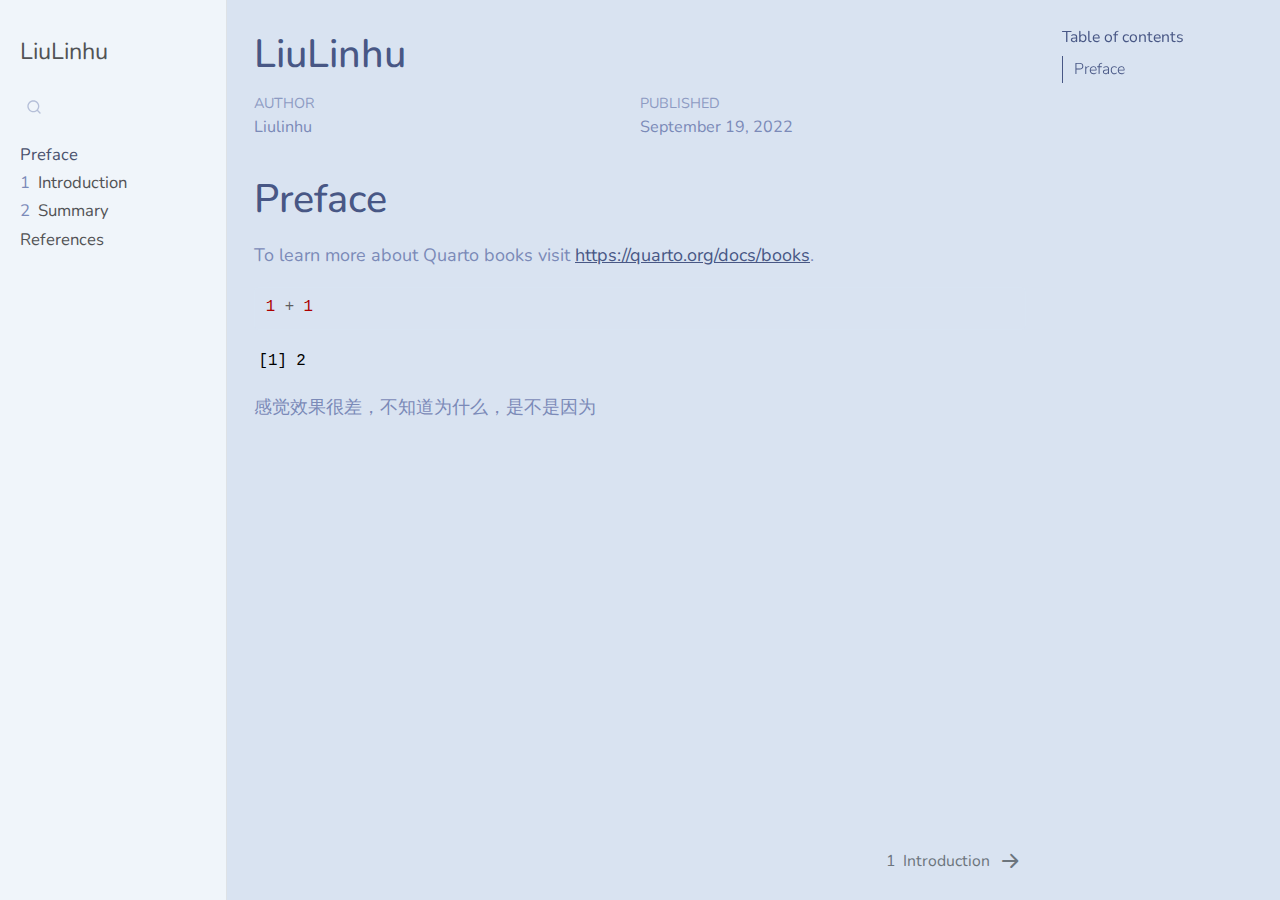
==== _book/index.html @ 062e443e "initial" ====
<!DOCTYPE html>
<html xmlns="http://www.w3.org/1999/xhtml" lang="en" xml:lang="en"><head>

<meta charset="utf-8">
<meta name="generator" content="quarto-1.1.189">

<meta name="viewport" content="width=device-width, initial-scale=1.0, user-scalable=yes">

<meta name="author" content="Liulinhu">
<meta name="dcterms.date" content="2022-09-19">

<title>LiuLinhu</title>
<style>
code{white-space: pre-wrap;}
span.smallcaps{font-variant: small-caps;}
div.columns{display: flex; gap: min(4vw, 1.5em);}
div.column{flex: auto; overflow-x: auto;}
div.hanging-indent{margin-left: 1.5em; text-indent: -1.5em;}
ul.task-list{list-style: none;}
ul.task-list li input[type="checkbox"] {
  width: 0.8em;
  margin: 0 0.8em 0.2em -1.6em;
  vertical-align: middle;
}
pre > code.sourceCode { white-space: pre; position: relative; }
pre > code.sourceCode > span { display: inline-block; line-height: 1.25; }
pre > code.sourceCode > span:empty { height: 1.2em; }
.sourceCode { overflow: visible; }
code.sourceCode > span { color: inherit; text-decoration: inherit; }
div.sourceCode { margin: 1em 0; }
pre.sourceCode { margin: 0; }
@media screen {
div.sourceCode { overflow: auto; }
}
@media print {
pre > code.sourceCode { white-space: pre-wrap; }
pre > code.sourceCode > span { text-indent: -5em; padding-left: 5em; }
}
pre.numberSource code
  { counter-reset: source-line 0; }
pre.numberSource code > span
  { position: relative; left: -4em; counter-increment: source-line; }
pre.numberSource code > span > a:first-child::before
  { content: counter(source-line);
    position: relative; left: -1em; text-align: right; vertical-align: baseline;
    border: none; display: inline-block;
    -webkit-touch-callout: none; -webkit-user-select: none;
    -khtml-user-select: none; -moz-user-select: none;
    -ms-user-select: none; user-select: none;
    padding: 0 4px; width: 4em;
    color: #aaaaaa;
  }
pre.numberSource { margin-left: 3em; border-left: 1px solid #aaaaaa;  padding-left: 4px; }
div.sourceCode
  {   }
@media screen {
pre > code.sourceCode > span > a:first-child::before { text-decoration: underline; }
}
code span.al { color: #ff0000; font-weight: bold; } /* Alert */
code span.an { color: #60a0b0; font-weight: bold; font-style: italic; } /* Annotation */
code span.at { color: #7d9029; } /* Attribute */
code span.bn { color: #40a070; } /* BaseN */
code span.bu { color: #008000; } /* BuiltIn */
code span.cf { color: #007020; font-weight: bold; } /* ControlFlow */
code span.ch { color: #4070a0; } /* Char */
code span.cn { color: #880000; } /* Constant */
code span.co { color: #60a0b0; font-style: italic; } /* Comment */
code span.cv { color: #60a0b0; font-weight: bold; font-style: italic; } /* CommentVar */
code span.do { color: #ba2121; font-style: italic; } /* Documentation */
code span.dt { color: #902000; } /* DataType */
code span.dv { color: #40a070; } /* DecVal */
code span.er { color: #ff0000; font-weight: bold; } /* Error */
code span.ex { } /* Extension */
code span.fl { color: #40a070; } /* Float */
code span.fu { color: #06287e; } /* Function */
code span.im { color: #008000; font-weight: bold; } /* Import */
code span.in { color: #60a0b0; font-weight: bold; font-style: italic; } /* Information */
code span.kw { color: #007020; font-weight: bold; } /* Keyword */
code span.op { color: #666666; } /* Operator */
code span.ot { color: #007020; } /* Other */
code span.pp { color: #bc7a00; } /* Preprocessor */
code span.sc { color: #4070a0; } /* SpecialChar */
code span.ss { color: #bb6688; } /* SpecialString */
code span.st { color: #4070a0; } /* String */
code span.va { color: #19177c; } /* Variable */
code span.vs { color: #4070a0; } /* VerbatimString */
code span.wa { color: #60a0b0; font-weight: bold; font-style: italic; } /* Warning */
</style>


<script src="site_libs/quarto-nav/quarto-nav.js"></script>
<script src="site_libs/quarto-nav/headroom.min.js"></script>
<script src="site_libs/clipboard/clipboard.min.js"></script>
<script src="site_libs/quarto-search/autocomplete.umd.js"></script>
<script src="site_libs/quarto-search/fuse.min.js"></script>
<script src="site_libs/quarto-search/quarto-search.js"></script>
<meta name="quarto:offset" content="./">
<link href="./intro.html" rel="next">
<script src="site_libs/quarto-html/quarto.js"></script>
<script src="site_libs/quarto-html/popper.min.js"></script>
<script src="site_libs/quarto-html/tippy.umd.min.js"></script>
<script src="site_libs/quarto-html/anchor.min.js"></script>
<link href="site_libs/quarto-html/tippy.css" rel="stylesheet">
<link href="site_libs/quarto-html/quarto-syntax-highlighting.css" rel="stylesheet" id="quarto-text-highlighting-styles">
<script src="site_libs/bootstrap/bootstrap.min.js"></script>
<link href="site_libs/bootstrap/bootstrap-icons.css" rel="stylesheet">
<link href="site_libs/bootstrap/bootstrap.min.css" rel="stylesheet" id="quarto-bootstrap" data-mode="light">
<script id="quarto-search-options" type="application/json">{
  "location": "sidebar",
  "copy-button": false,
  "collapse-after": 3,
  "panel-placement": "start",
  "type": "textbox",
  "limit": 20,
  "language": {
    "search-no-results-text": "No results",
    "search-matching-documents-text": "matching documents",
    "search-copy-link-title": "Copy link to search",
    "search-hide-matches-text": "Hide additional matches",
    "search-more-match-text": "more match in this document",
    "search-more-matches-text": "more matches in this document",
    "search-clear-button-title": "Clear",
    "search-detached-cancel-button-title": "Cancel",
    "search-submit-button-title": "Submit"
  }
}</script>
<script async="" src="https://hypothes.is/embed.js"></script>


</head>

<body class="nav-sidebar docked">

<div id="quarto-search-results"></div>
  <header id="quarto-header" class="headroom fixed-top">
  <nav class="quarto-secondary-nav" data-bs-toggle="collapse" data-bs-target="#quarto-sidebar" aria-controls="quarto-sidebar" aria-expanded="false" aria-label="Toggle sidebar navigation" onclick="if (window.quartoToggleHeadroom) { window.quartoToggleHeadroom(); }">
    <div class="container-fluid d-flex justify-content-between">
      <h1 class="quarto-secondary-nav-title">LiuLinhu</h1>
      <button type="button" class="quarto-btn-toggle btn" aria-label="Show secondary navigation">
        <i class="bi bi-chevron-right"></i>
      </button>
    </div>
  </nav>
</header>
<!-- content -->
<div id="quarto-content" class="quarto-container page-columns page-rows-contents page-layout-article">
<!-- sidebar -->
  <nav id="quarto-sidebar" class="sidebar collapse sidebar-navigation docked overflow-auto">
    <div class="pt-lg-2 mt-2 text-left sidebar-header">
    <div class="sidebar-title mb-0 py-0">
      <a href="./">LiuLinhu</a> 
    </div>
      </div>
      <div class="mt-2 flex-shrink-0 align-items-center">
        <div class="sidebar-search">
        <div id="quarto-search" class="" title="Search"></div>
        </div>
      </div>
    <div class="sidebar-menu-container"> 
    <ul class="list-unstyled mt-1">
        <li class="sidebar-item">
  <div class="sidebar-item-container"> 
  <a href="./index.html" class="sidebar-item-text sidebar-link active">Preface</a>
  </div>
</li>
        <li class="sidebar-item">
  <div class="sidebar-item-container"> 
  <a href="./intro.html" class="sidebar-item-text sidebar-link"><span class="chapter-number">1</span>&nbsp; <span class="chapter-title">Introduction</span></a>
  </div>
</li>
        <li class="sidebar-item">
  <div class="sidebar-item-container"> 
  <a href="./summary.html" class="sidebar-item-text sidebar-link"><span class="chapter-number">2</span>&nbsp; <span class="chapter-title">Summary</span></a>
  </div>
</li>
        <li class="sidebar-item">
  <div class="sidebar-item-container"> 
  <a href="./references.html" class="sidebar-item-text sidebar-link">References</a>
  </div>
</li>
    </ul>
    </div>
</nav>
<!-- margin-sidebar -->
    <div id="quarto-margin-sidebar" class="sidebar margin-sidebar">
        <nav id="TOC" role="doc-toc" class="toc-active">
    <h2 id="toc-title">Table of contents</h2>
   
  <ul>
  <li><a href="#preface" id="toc-preface" class="nav-link active" data-scroll-target="#preface">Preface</a></li>
  </ul>
</nav>
    </div>
<!-- main -->
<main class="content" id="quarto-document-content">

<header id="title-block-header" class="quarto-title-block default">
<div class="quarto-title">
<h1 class="title d-none d-lg-block">LiuLinhu</h1>
</div>



<div class="quarto-title-meta">

    <div>
    <div class="quarto-title-meta-heading">Author</div>
    <div class="quarto-title-meta-contents">
             <p>Liulinhu </p>
          </div>
  </div>
    
    <div>
    <div class="quarto-title-meta-heading">Published</div>
    <div class="quarto-title-meta-contents">
      <p class="date">September 19, 2022</p>
    </div>
  </div>
    
  </div>
  

</header>

<section id="preface" class="level1 unnumbered">
<h1 class="unnumbered">Preface</h1>
<p>To learn more about Quarto books visit <a href="https://quarto.org/docs/books" class="uri">https://quarto.org/docs/books</a>.</p>
<div class="cell">
<div class="sourceCode cell-code" id="cb1"><pre class="sourceCode r code-with-copy"><code class="sourceCode r"><span id="cb1-1"><a href="#cb1-1" aria-hidden="true" tabindex="-1"></a><span class="dv">1</span> <span class="sc">+</span> <span class="dv">1</span></span></code><button title="Copy to Clipboard" class="code-copy-button"><i class="bi"></i></button></pre></div>
<div class="cell-output cell-output-stdout">
<pre><code>[1] 2</code></pre>
</div>
</div>
<p>感觉效果很差，不知道为什么，是不是因为</p>


</section>

</main> <!-- /main -->
<script id="quarto-html-after-body" type="application/javascript">
window.document.addEventListener("DOMContentLoaded", function (event) {
  const toggleBodyColorMode = (bsSheetEl) => {
    const mode = bsSheetEl.getAttribute("data-mode");
    const bodyEl = window.document.querySelector("body");
    if (mode === "dark") {
      bodyEl.classList.add("quarto-dark");
      bodyEl.classList.remove("quarto-light");
    } else {
      bodyEl.classList.add("quarto-light");
      bodyEl.classList.remove("quarto-dark");
    }
  }
  const toggleBodyColorPrimary = () => {
    const bsSheetEl = window.document.querySelector("link#quarto-bootstrap");
    if (bsSheetEl) {
      toggleBodyColorMode(bsSheetEl);
    }
  }
  toggleBodyColorPrimary();  
  const icon = "";
  const anchorJS = new window.AnchorJS();
  anchorJS.options = {
    placement: 'right',
    icon: icon
  };
  anchorJS.add('.anchored');
  const clipboard = new window.ClipboardJS('.code-copy-button', {
    target: function(trigger) {
      return trigger.previousElementSibling;
    }
  });
  clipboard.on('success', function(e) {
    // button target
    const button = e.trigger;
    // don't keep focus
    button.blur();
    // flash "checked"
    button.classList.add('code-copy-button-checked');
    var currentTitle = button.getAttribute("title");
    button.setAttribute("title", "Copied!");
    setTimeout(function() {
      button.setAttribute("title", currentTitle);
      button.classList.remove('code-copy-button-checked');
    }, 1000);
    // clear code selection
    e.clearSelection();
  });
  function tippyHover(el, contentFn) {
    const config = {
      allowHTML: true,
      content: contentFn,
      maxWidth: 500,
      delay: 100,
      arrow: false,
      appendTo: function(el) {
          return el.parentElement;
      },
      interactive: true,
      interactiveBorder: 10,
      theme: 'quarto',
      placement: 'bottom-start'
    };
    window.tippy(el, config); 
  }
  const noterefs = window.document.querySelectorAll('a[role="doc-noteref"]');
  for (var i=0; i<noterefs.length; i++) {
    const ref = noterefs[i];
    tippyHover(ref, function() {
      // use id or data attribute instead here
      let href = ref.getAttribute('data-footnote-href') || ref.getAttribute('href');
      try { href = new URL(href).hash; } catch {}
      const id = href.replace(/^#\/?/, "");
      const note = window.document.getElementById(id);
      return note.innerHTML;
    });
  }
  var bibliorefs = window.document.querySelectorAll('a[role="doc-biblioref"]');
  for (var i=0; i<bibliorefs.length; i++) {
    const ref = bibliorefs[i];
    const cites = ref.parentNode.getAttribute('data-cites').split(' ');
    tippyHover(ref, function() {
      var popup = window.document.createElement('div');
      cites.forEach(function(cite) {
        var citeDiv = window.document.createElement('div');
        citeDiv.classList.add('hanging-indent');
        citeDiv.classList.add('csl-entry');
        var biblioDiv = window.document.getElementById('ref-' + cite);
        if (biblioDiv) {
          citeDiv.innerHTML = biblioDiv.innerHTML;
        }
        popup.appendChild(citeDiv);
      });
      return popup.innerHTML;
    });
  }
});
</script>
<nav class="page-navigation">
  <div class="nav-page nav-page-previous">
  </div>
  <div class="nav-page nav-page-next">
      <a href="./intro.html" class="pagination-link">
        <span class="nav-page-text"><span class="chapter-number">1</span>&nbsp; <span class="chapter-title">Introduction</span></span> <i class="bi bi-arrow-right-short"></i>
      </a>
  </div>
</nav>
</div> <!-- /content -->



</body></html>
---- _book/site_libs/quarto-html/tippy.css ----
.tippy-box[data-animation=fade][data-state=hidden]{opacity:0}[data-tippy-root]{max-width:calc(100vw - 10px)}.tippy-box{position:relative;background-color:#333;color:#fff;border-radius:4px;font-size:14px;line-height:1.4;white-space:normal;outline:0;transition-property:transform,visibility,opacity}.tippy-box[data-placement^=top]>.tippy-arrow{bottom:0}.tippy-box[data-placement^=top]>.tippy-arrow:before{bottom:-7px;left:0;border-width:8px 8px 0;border-top-color:initial;transform-origin:center top}.tippy-box[data-placement^=bottom]>.tippy-arrow{top:0}.tippy-box[data-placement^=bottom]>.tippy-arrow:before{top:-7px;left:0;border-width:0 8px 8px;border-bottom-color:initial;transform-origin:center bottom}.tippy-box[data-placement^=left]>.tippy-arrow{right:0}.tippy-box[data-placement^=left]>.tippy-arrow:before{border-width:8px 0 8px 8px;border-left-color:initial;right:-7px;transform-origin:center left}.tippy-box[data-placement^=right]>.tippy-arrow{left:0}.tippy-box[data-placement^=right]>.tippy-arrow:before{left:-7px;border-width:8px 8px 8px 0;border-right-color:initial;transform-origin:center right}.tippy-box[data-inertia][data-state=visible]{transition-timing-function:cubic-bezier(.54,1.5,.38,1.11)}.tippy-arrow{width:16px;height:16px;color:#333}.tippy-arrow:before{content:"";position:absolute;border-color:transparent;border-style:solid}.tippy-content{position:relative;padding:5px 9px;z-index:1}
---- _book/site_libs/quarto-html/quarto-syntax-highlighting.css ----
/* quarto syntax highlight colors */
:root {
  --quarto-hl-ot-color: #003B4F;
  --quarto-hl-at-color: #657422;
  --quarto-hl-ss-color: #20794D;
  --quarto-hl-an-color: #5E5E5E;
  --quarto-hl-fu-color: #4758AB;
  --quarto-hl-st-color: #20794D;
  --quarto-hl-cf-color: #003B4F;
  --quarto-hl-op-color: #5E5E5E;
  --quarto-hl-er-color: #AD0000;
  --quarto-hl-bn-color: #AD0000;
  --quarto-hl-al-color: #AD0000;
  --quarto-hl-va-color: #111111;
  --quarto-hl-bu-color: inherit;
  --quarto-hl-ex-color: inherit;
  --quarto-hl-pp-color: #AD0000;
  --quarto-hl-in-color: #5E5E5E;
  --quarto-hl-vs-color: #20794D;
  --quarto-hl-wa-color: #5E5E5E;
  --quarto-hl-do-color: #5E5E5E;
  --quarto-hl-im-color: #00769E;
  --quarto-hl-ch-color: #20794D;
  --quarto-hl-dt-color: #AD0000;
  --quarto-hl-fl-color: #AD0000;
  --quarto-hl-co-color: #5E5E5E;
  --quarto-hl-cv-color: #5E5E5E;
  --quarto-hl-cn-color: #8f5902;
  --quarto-hl-sc-color: #5E5E5E;
  --quarto-hl-dv-color: #AD0000;
  --quarto-hl-kw-color: #003B4F;
}

/* other quarto variables */
:root {
  --quarto-font-monospace: SFMono-Regular, Menlo, Monaco, Consolas, "Liberation Mono", "Courier New", monospace;
}

pre > code.sourceCode > span {
  color: #003B4F;
}

code span {
  color: #003B4F;
}

code.sourceCode > span {
  color: #003B4F;
}

div.sourceCode,
div.sourceCode pre.sourceCode {
  color: #003B4F;
}

code span.ot {
  color: #003B4F;
}

code span.at {
  color: #657422;
}

code span.ss {
  color: #20794D;
}

code span.an {
  color: #5E5E5E;
}

code span.fu {
  color: #4758AB;
}

code span.st {
  color: #20794D;
}

code span.cf {
  color: #003B4F;
}

code span.op {
  color: #5E5E5E;
}

code span.er {
  color: #AD0000;
}

code span.bn {
  color: #AD0000;
}

code span.al {
  color: #AD0000;
}

code span.va {
  color: #111111;
}

code span.pp {
  color: #AD0000;
}

code span.in {
  color: #5E5E5E;
}

code span.vs {
  color: #20794D;
}

code span.wa {
  color: #5E5E5E;
  font-style: italic;
}

code span.do {
  color: #5E5E5E;
  font-style: italic;
}

code span.im {
  color: #00769E;
}

code span.ch {
  color: #20794D;
}

code span.dt {
  color: #AD0000;
}

code span.fl {
  color: #AD0000;
}

code span.co {
  color: #5E5E5E;
}

code span.cv {
  color: #5E5E5E;
  font-style: italic;
}

code span.cn {
  color: #8f5902;
}

code span.sc {
  color: #5E5E5E;
}

code span.dv {
  color: #AD0000;
}

code span.kw {
  color: #003B4F;
}

.prevent-inlining {
  content: "</";
}

/*# sourceMappingURL=debc5d5d77c3f9108843748ff7464032.css.map */
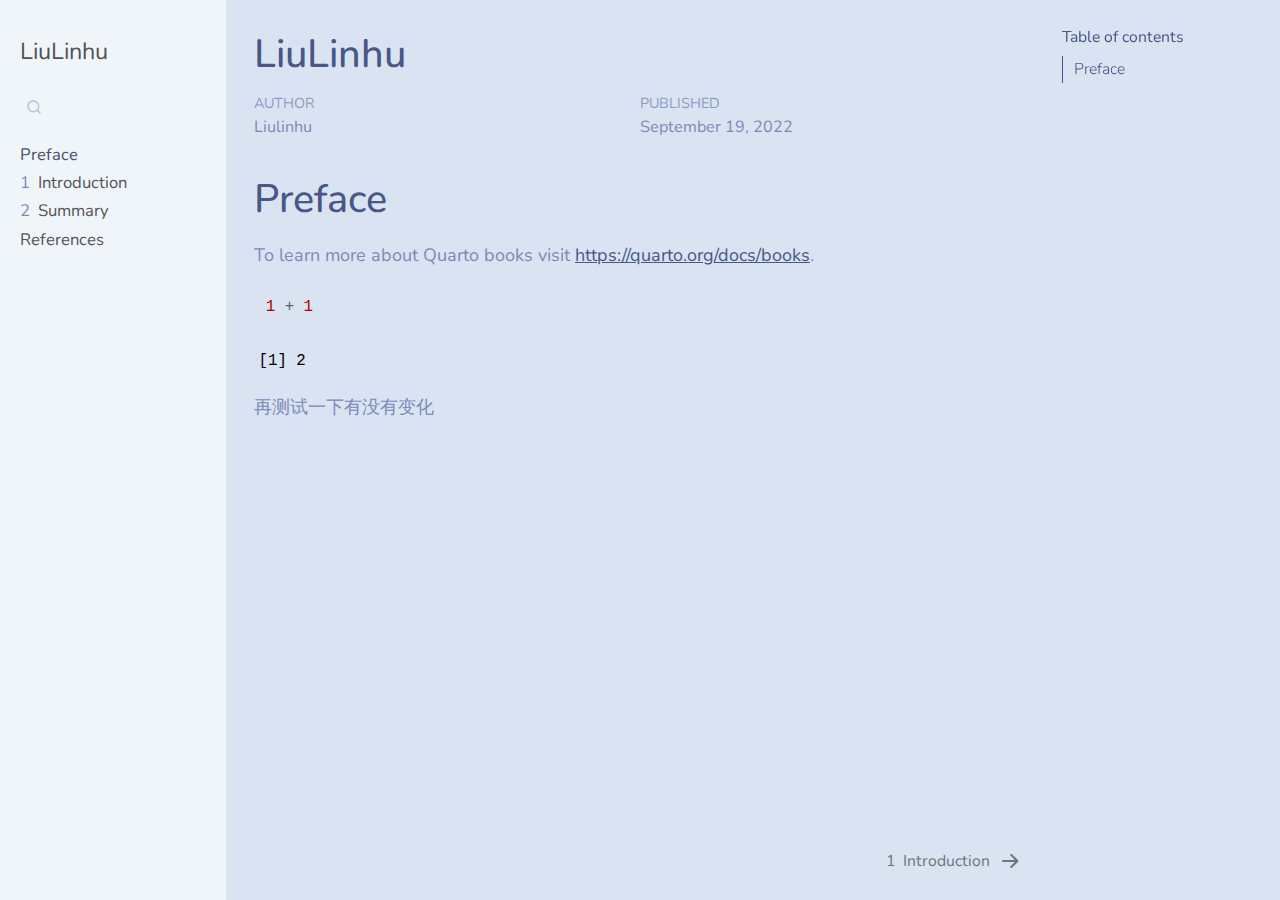
==== commit 42694b04: "after render" ====
--- a/_book/index.html
+++ b/_book/index.html
@@ -231,7 +231,7 @@
 <pre><code>[1] 2</code></pre>
 </div>
 </div>
-<p>感觉效果很差，不知道为什么，是不是因为</p>
+<p>再测试一下有没有变化</p>
 
 
 </section>
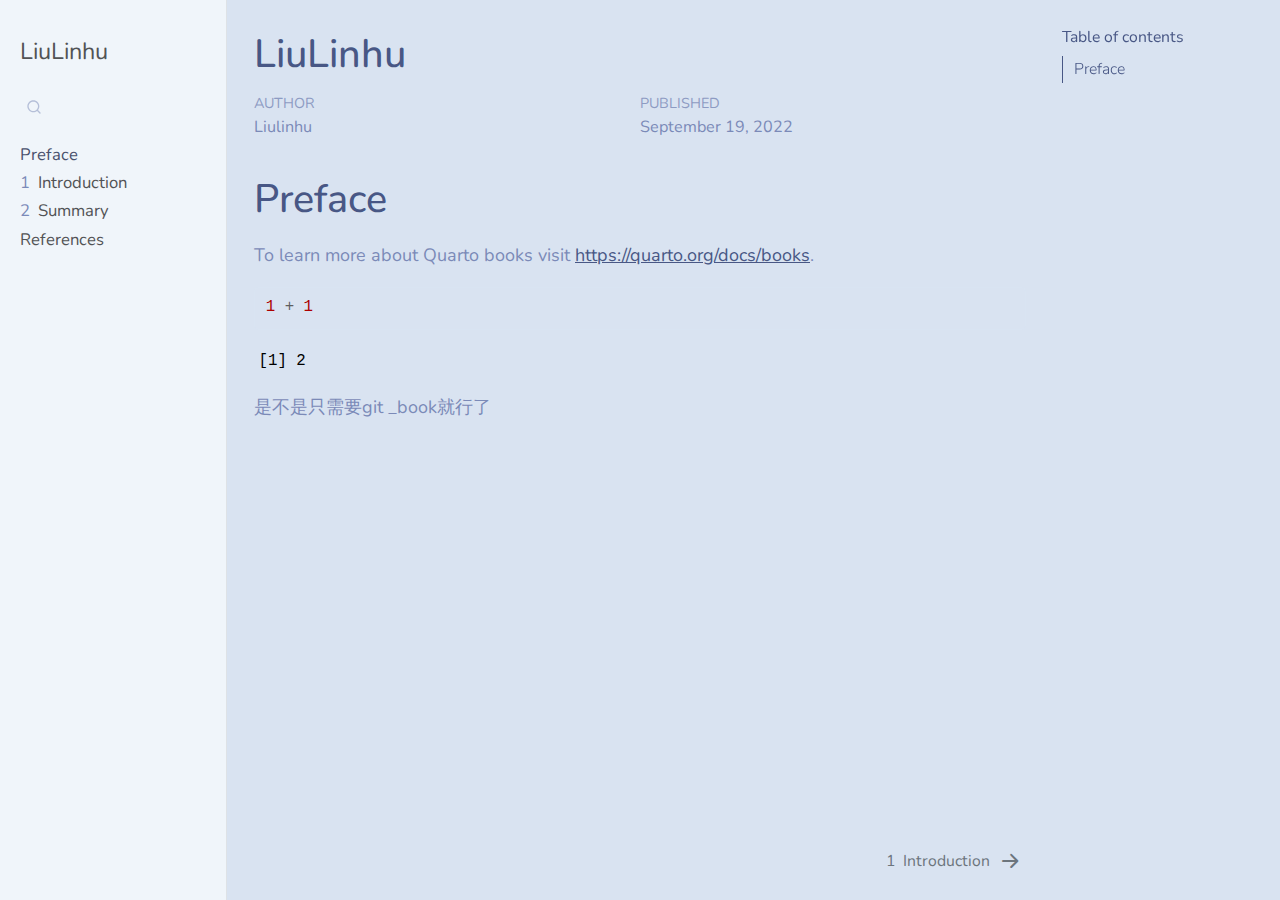
==== commit 91fedb49: "只需要git_book吗" ====
--- a/_book/index.html
+++ b/_book/index.html
@@ -231,7 +231,7 @@
 <pre><code>[1] 2</code></pre>
 </div>
 </div>
-<p>再测试一下有没有变化</p>
+<p>是不是只需要git _book就行了</p>
 
 
 </section>
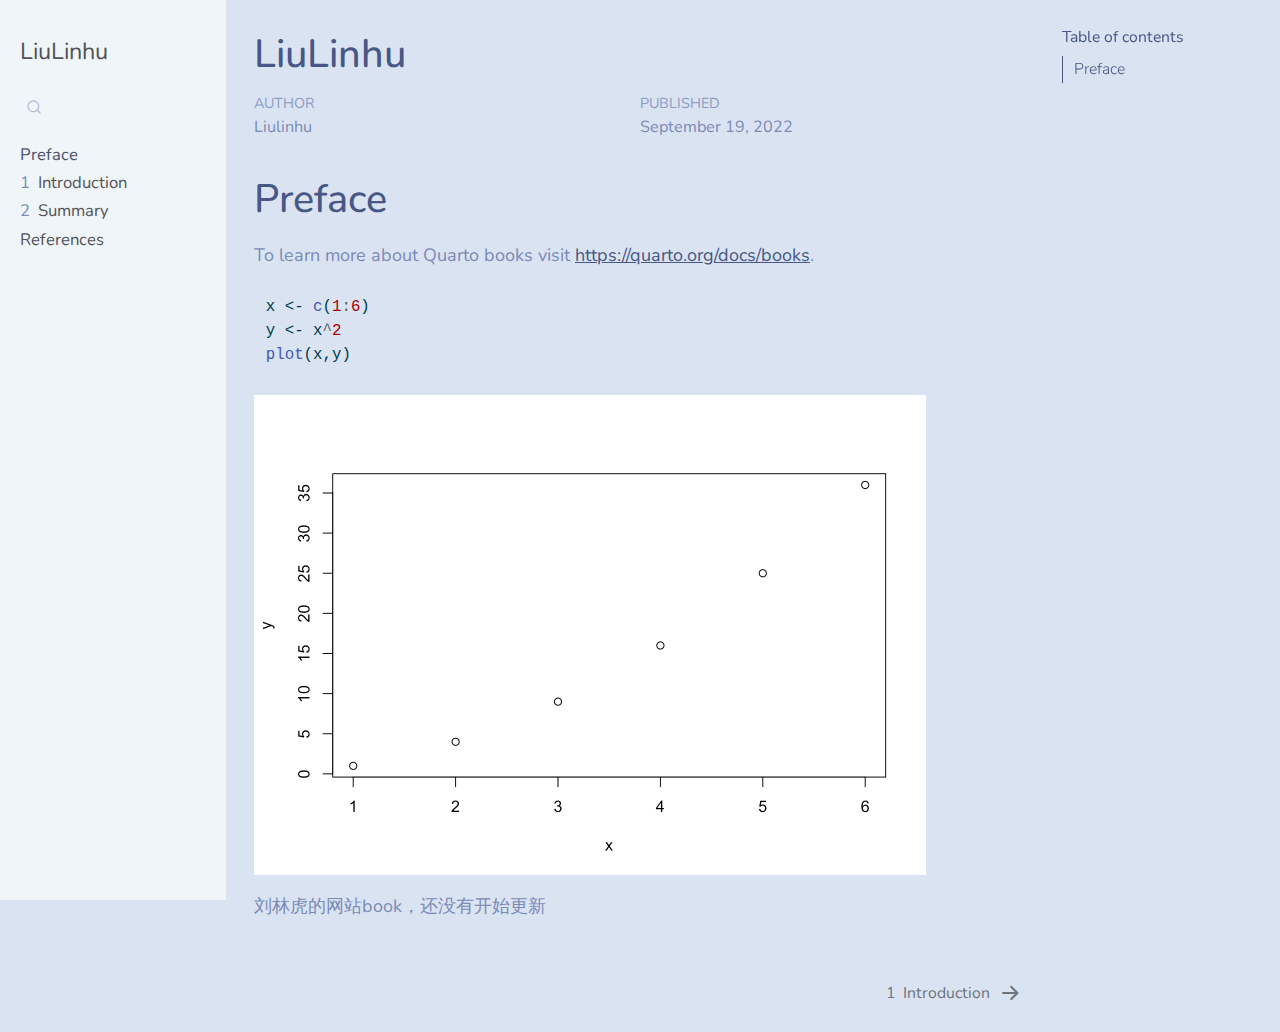
==== commit 1f76b471: "画图" ====
--- a/_book/index.html
+++ b/_book/index.html
@@ -226,12 +226,14 @@
 <h1 class="unnumbered">Preface</h1>
 <p>To learn more about Quarto books visit <a href="https://quarto.org/docs/books" class="uri">https://quarto.org/docs/books</a>.</p>
 <div class="cell">
-<div class="sourceCode cell-code" id="cb1"><pre class="sourceCode r code-with-copy"><code class="sourceCode r"><span id="cb1-1"><a href="#cb1-1" aria-hidden="true" tabindex="-1"></a><span class="dv">1</span> <span class="sc">+</span> <span class="dv">1</span></span></code><button title="Copy to Clipboard" class="code-copy-button"><i class="bi"></i></button></pre></div>
-<div class="cell-output cell-output-stdout">
-<pre><code>[1] 2</code></pre>
+<div class="sourceCode cell-code" id="cb1"><pre class="sourceCode r code-with-copy"><code class="sourceCode r"><span id="cb1-1"><a href="#cb1-1" aria-hidden="true" tabindex="-1"></a>x <span class="ot">&lt;-</span> <span class="fu">c</span>(<span class="dv">1</span><span class="sc">:</span><span class="dv">6</span>)</span>
+<span id="cb1-2"><a href="#cb1-2" aria-hidden="true" tabindex="-1"></a>y <span class="ot">&lt;-</span> x<span class="sc">^</span><span class="dv">2</span></span>
+<span id="cb1-3"><a href="#cb1-3" aria-hidden="true" tabindex="-1"></a><span class="fu">plot</span>(x,y)</span></code><button title="Copy to Clipboard" class="code-copy-button"><i class="bi"></i></button></pre></div>
+<div class="cell-output-display">
+<p><img src="index_files/figure-html/unnamed-chunk-1-1.png" class="img-fluid" width="672"></p>
 </div>
 </div>
-<p>是不是只需要git _book就行了</p>
+<p>刘林虎的网站book，还没有开始更新</p>
 
 
 </section>
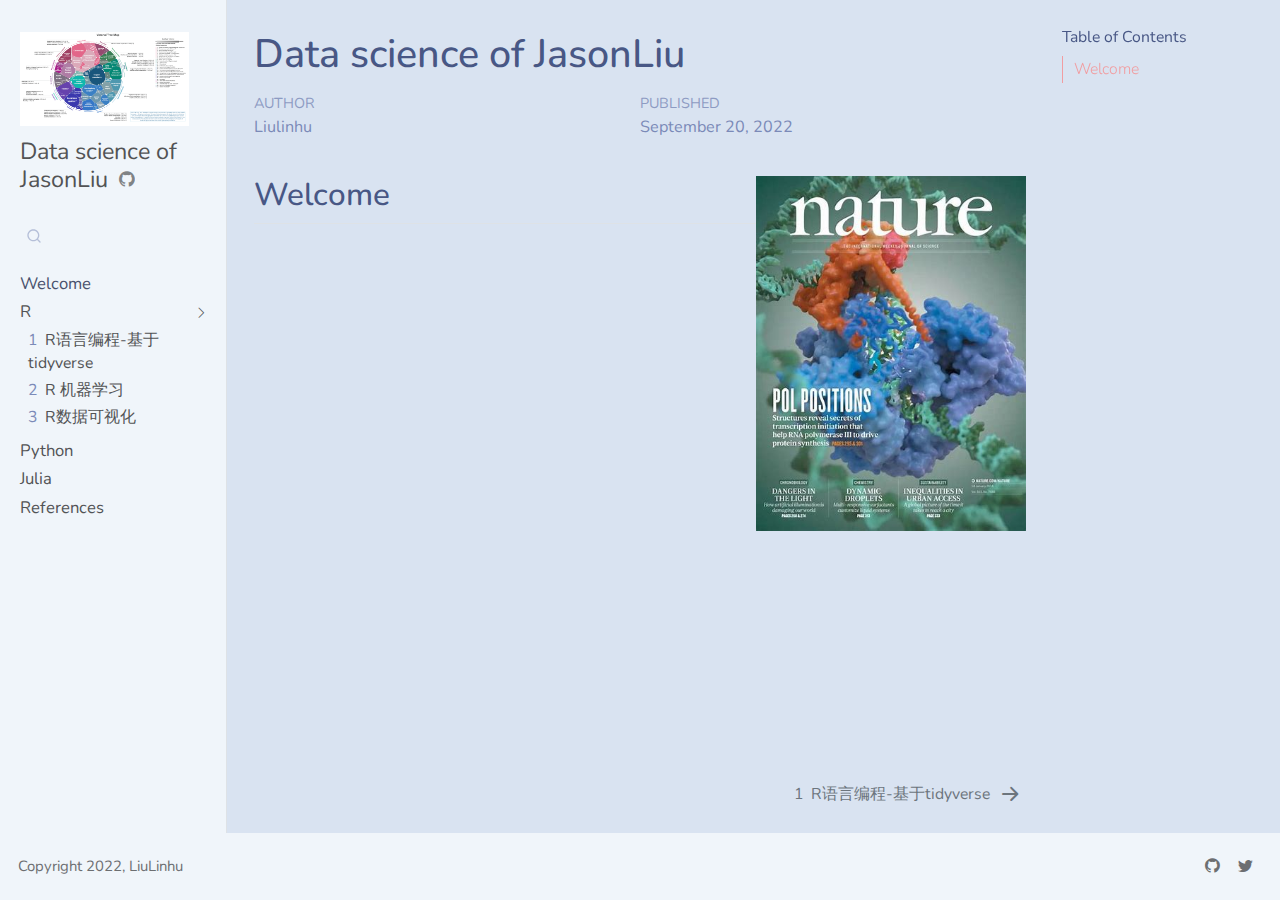
==== commit c66410b5: "Preface" ====
--- a/_book/index.html
+++ b/_book/index.html
@@ -7,9 +7,9 @@
 <meta name="viewport" content="width=device-width, initial-scale=1.0, user-scalable=yes">
 
 <meta name="author" content="Liulinhu">
-<meta name="dcterms.date" content="2022-09-19">
-
-<title>LiuLinhu</title>
+<meta name="dcterms.date" content="2022-09-20">
+
+<title>Data science of JasonLiu</title>
 <style>
 code{white-space: pre-wrap;}
 span.smallcaps{font-variant: small-caps;}
@@ -22,69 +22,6 @@
   margin: 0 0.8em 0.2em -1.6em;
   vertical-align: middle;
 }
-pre > code.sourceCode { white-space: pre; position: relative; }
-pre > code.sourceCode > span { display: inline-block; line-height: 1.25; }
-pre > code.sourceCode > span:empty { height: 1.2em; }
-.sourceCode { overflow: visible; }
-code.sourceCode > span { color: inherit; text-decoration: inherit; }
-div.sourceCode { margin: 1em 0; }
-pre.sourceCode { margin: 0; }
-@media screen {
-div.sourceCode { overflow: auto; }
-}
-@media print {
-pre > code.sourceCode { white-space: pre-wrap; }
-pre > code.sourceCode > span { text-indent: -5em; padding-left: 5em; }
-}
-pre.numberSource code
-  { counter-reset: source-line 0; }
-pre.numberSource code > span
-  { position: relative; left: -4em; counter-increment: source-line; }
-pre.numberSource code > span > a:first-child::before
-  { content: counter(source-line);
-    position: relative; left: -1em; text-align: right; vertical-align: baseline;
-    border: none; display: inline-block;
-    -webkit-touch-callout: none; -webkit-user-select: none;
-    -khtml-user-select: none; -moz-user-select: none;
-    -ms-user-select: none; user-select: none;
-    padding: 0 4px; width: 4em;
-    color: #aaaaaa;
-  }
-pre.numberSource { margin-left: 3em; border-left: 1px solid #aaaaaa;  padding-left: 4px; }
-div.sourceCode
-  {   }
-@media screen {
-pre > code.sourceCode > span > a:first-child::before { text-decoration: underline; }
-}
-code span.al { color: #ff0000; font-weight: bold; } /* Alert */
-code span.an { color: #60a0b0; font-weight: bold; font-style: italic; } /* Annotation */
-code span.at { color: #7d9029; } /* Attribute */
-code span.bn { color: #40a070; } /* BaseN */
-code span.bu { color: #008000; } /* BuiltIn */
-code span.cf { color: #007020; font-weight: bold; } /* ControlFlow */
-code span.ch { color: #4070a0; } /* Char */
-code span.cn { color: #880000; } /* Constant */
-code span.co { color: #60a0b0; font-style: italic; } /* Comment */
-code span.cv { color: #60a0b0; font-weight: bold; font-style: italic; } /* CommentVar */
-code span.do { color: #ba2121; font-style: italic; } /* Documentation */
-code span.dt { color: #902000; } /* DataType */
-code span.dv { color: #40a070; } /* DecVal */
-code span.er { color: #ff0000; font-weight: bold; } /* Error */
-code span.ex { } /* Extension */
-code span.fl { color: #40a070; } /* Float */
-code span.fu { color: #06287e; } /* Function */
-code span.im { color: #008000; font-weight: bold; } /* Import */
-code span.in { color: #60a0b0; font-weight: bold; font-style: italic; } /* Information */
-code span.kw { color: #007020; font-weight: bold; } /* Keyword */
-code span.op { color: #666666; } /* Operator */
-code span.ot { color: #007020; } /* Other */
-code span.pp { color: #bc7a00; } /* Preprocessor */
-code span.sc { color: #4070a0; } /* SpecialChar */
-code span.ss { color: #bb6688; } /* SpecialString */
-code span.st { color: #4070a0; } /* String */
-code span.va { color: #19177c; } /* Variable */
-code span.vs { color: #4070a0; } /* VerbatimString */
-code span.wa { color: #60a0b0; font-weight: bold; font-style: italic; } /* Warning */
 </style>
 
 
@@ -95,7 +32,7 @@
 <script src="site_libs/quarto-search/fuse.min.js"></script>
 <script src="site_libs/quarto-search/quarto-search.js"></script>
 <meta name="quarto:offset" content="./">
-<link href="./intro.html" rel="next">
+<link href="./R语言编程-基于tidyverse.html" rel="next">
 <script src="site_libs/quarto-html/quarto.js"></script>
 <script src="site_libs/quarto-html/popper.min.js"></script>
 <script src="site_libs/quarto-html/tippy.umd.min.js"></script>
@@ -135,7 +72,7 @@
   <header id="quarto-header" class="headroom fixed-top">
   <nav class="quarto-secondary-nav" data-bs-toggle="collapse" data-bs-target="#quarto-sidebar" aria-controls="quarto-sidebar" aria-expanded="false" aria-label="Toggle sidebar navigation" onclick="if (window.quartoToggleHeadroom) { window.quartoToggleHeadroom(); }">
     <div class="container-fluid d-flex justify-content-between">
-      <h1 class="quarto-secondary-nav-title">LiuLinhu</h1>
+      <h1 class="quarto-secondary-nav-title">Data science of JasonLiu</h1>
       <button type="button" class="quarto-btn-toggle btn" aria-label="Show secondary navigation">
         <i class="bi bi-chevron-right"></i>
       </button>
@@ -146,9 +83,15 @@
 <div id="quarto-content" class="quarto-container page-columns page-rows-contents page-layout-article">
 <!-- sidebar -->
   <nav id="quarto-sidebar" class="sidebar collapse sidebar-navigation docked overflow-auto">
-    <div class="pt-lg-2 mt-2 text-left sidebar-header">
+    <div class="pt-lg-2 mt-2 text-left sidebar-header sidebar-header-stacked">
+      <a href="./" class="sidebar-logo-link">
+      <img src="./icon.png" alt="" class="sidebar-logo py-0 d-lg-inline d-none">
+      </a>
     <div class="sidebar-title mb-0 py-0">
-      <a href="./">LiuLinhu</a> 
+      <a href="./">Data science of JasonLiu</a> 
+        <div class="sidebar-tools-main">
+    <a href="https://github.com/DrJasonLiu/blogdata" title="Source Code" class="sidebar-tool px-1"><i class="bi bi-github"></i></a>
+</div>
     </div>
       </div>
       <div class="mt-2 flex-shrink-0 align-items-center">
@@ -160,19 +103,40 @@
     <ul class="list-unstyled mt-1">
         <li class="sidebar-item">
   <div class="sidebar-item-container"> 
-  <a href="./index.html" class="sidebar-item-text sidebar-link active">Preface</a>
-  </div>
-</li>
-        <li class="sidebar-item">
-  <div class="sidebar-item-container"> 
-  <a href="./intro.html" class="sidebar-item-text sidebar-link"><span class="chapter-number">1</span>&nbsp; <span class="chapter-title">Introduction</span></a>
-  </div>
-</li>
-        <li class="sidebar-item">
-  <div class="sidebar-item-container"> 
-  <a href="./summary.html" class="sidebar-item-text sidebar-link"><span class="chapter-number">2</span>&nbsp; <span class="chapter-title">Summary</span></a>
-  </div>
-</li>
+  <a href="./index.html" class="sidebar-item-text sidebar-link active">Welcome</a>
+  </div>
+</li>
+        <li class="sidebar-item sidebar-item-section">
+      <div class="sidebar-item-container"> 
+            <a class="sidebar-item-text sidebar-link text-start" data-bs-toggle="collapse" data-bs-target="#quarto-sidebar-section-1" aria-expanded="true">R</a>
+          <a class="sidebar-item-toggle text-start" data-bs-toggle="collapse" data-bs-target="#quarto-sidebar-section-1" aria-expanded="true">
+            <i class="bi bi-chevron-right ms-2"></i>
+          </a> 
+      </div>
+      <ul id="quarto-sidebar-section-1" class="collapse list-unstyled sidebar-section depth1 show">  
+          <li class="sidebar-item">
+  <div class="sidebar-item-container"> 
+  <a href="./R语言编程-基于tidyverse.html" class="sidebar-item-text sidebar-link"><span class="chapter-number">1</span>&nbsp; <span class="chapter-title">R语言编程-基于tidyverse</span></a>
+  </div>
+</li>
+          <li class="sidebar-item">
+  <div class="sidebar-item-container"> 
+  <a href="./R机器学习.html" class="sidebar-item-text sidebar-link"><span class="chapter-number">2</span>&nbsp; <span class="chapter-title">R 机器学习</span></a>
+  </div>
+</li>
+          <li class="sidebar-item">
+  <div class="sidebar-item-container"> 
+  <a href="./R数据可视化.html" class="sidebar-item-text sidebar-link"><span class="chapter-number">3</span>&nbsp; <span class="chapter-title">R数据可视化</span></a>
+  </div>
+</li>
+      </ul>
+  </li>
+        <li class="sidebar-item sidebar-item-section">
+      <span class="sidebar-item-text sidebar-link text-start">Python</span>
+  </li>
+        <li class="sidebar-item sidebar-item-section">
+      <span class="sidebar-item-text sidebar-link text-start">Julia</span>
+  </li>
         <li class="sidebar-item">
   <div class="sidebar-item-container"> 
   <a href="./references.html" class="sidebar-item-text sidebar-link">References</a>
@@ -184,10 +148,10 @@
 <!-- margin-sidebar -->
     <div id="quarto-margin-sidebar" class="sidebar margin-sidebar">
         <nav id="TOC" role="doc-toc" class="toc-active">
-    <h2 id="toc-title">Table of contents</h2>
+    <h2 id="toc-title">Table of Contents</h2>
    
   <ul>
-  <li><a href="#preface" id="toc-preface" class="nav-link active" data-scroll-target="#preface">Preface</a></li>
+  <li><a href="#welcome" id="toc-welcome" class="nav-link active" data-scroll-target="#welcome">Welcome</a></li>
   </ul>
 </nav>
     </div>
@@ -196,7 +160,7 @@
 
 <header id="title-block-header" class="quarto-title-block default">
 <div class="quarto-title">
-<h1 class="title d-none d-lg-block">LiuLinhu</h1>
+<h1 class="title d-none d-lg-block">Data science of JasonLiu</h1>
 </div>
 
 
@@ -213,7 +177,7 @@
     <div>
     <div class="quarto-title-meta-heading">Published</div>
     <div class="quarto-title-meta-contents">
-      <p class="date">September 19, 2022</p>
+      <p class="date">September 20, 2022</p>
     </div>
   </div>
     
@@ -222,18 +186,9 @@
 
 </header>
 
-<section id="preface" class="level1 unnumbered">
-<h1 class="unnumbered">Preface</h1>
-<p>To learn more about Quarto books visit <a href="https://quarto.org/docs/books" class="uri">https://quarto.org/docs/books</a>.</p>
-<div class="cell">
-<div class="sourceCode cell-code" id="cb1"><pre class="sourceCode r code-with-copy"><code class="sourceCode r"><span id="cb1-1"><a href="#cb1-1" aria-hidden="true" tabindex="-1"></a>x <span class="ot">&lt;-</span> <span class="fu">c</span>(<span class="dv">1</span><span class="sc">:</span><span class="dv">6</span>)</span>
-<span id="cb1-2"><a href="#cb1-2" aria-hidden="true" tabindex="-1"></a>y <span class="ot">&lt;-</span> x<span class="sc">^</span><span class="dv">2</span></span>
-<span id="cb1-3"><a href="#cb1-3" aria-hidden="true" tabindex="-1"></a><span class="fu">plot</span>(x,y)</span></code><button title="Copy to Clipboard" class="code-copy-button"><i class="bi"></i></button></pre></div>
-<div class="cell-output-display">
-<p><img src="index_files/figure-html/unnamed-chunk-1-1.png" class="img-fluid" width="672"></p>
-</div>
-</div>
-<p>刘林虎的网站book，还没有开始更新</p>
+
+<section id="welcome" class="level2 unnumbered">
+<p><img src="cover.jpg" title="Data science of JasonLiu" class="quarto-cover-image img-fluid"></p><h2 class="unnumbered anchored" data-anchor-id="welcome">Welcome</h2>
 
 
 </section>
@@ -341,12 +296,33 @@
   <div class="nav-page nav-page-previous">
   </div>
   <div class="nav-page nav-page-next">
-      <a href="./intro.html" class="pagination-link">
-        <span class="nav-page-text"><span class="chapter-number">1</span>&nbsp; <span class="chapter-title">Introduction</span></span> <i class="bi bi-arrow-right-short"></i>
+      <a href="./R语言编程-基于tidyverse.html" class="pagination-link">
+        <span class="nav-page-text"><span class="chapter-number">1</span>&nbsp; <span class="chapter-title">R语言编程-基于tidyverse</span></span> <i class="bi bi-arrow-right-short"></i>
       </a>
   </div>
 </nav>
 </div> <!-- /content -->
+<footer class="footer">
+  <div class="nav-footer">
+    <div class="nav-footer-left">Copyright 2022, LiuLinhu</div>   
+    <div class="nav-footer-right">
+      <ul class="footer-items list-unstyled">
+    <li class="nav-item compact">
+    <a class="nav-link" href="https://github.com/">
+      <i class="bi bi-github" role="img">
+</i> 
+    </a>
+  </li>  
+    <li class="nav-item compact">
+    <a class="nav-link" href="https://twitter.com/">
+      <i class="bi bi-twitter" role="img">
+</i> 
+    </a>
+  </li>  
+</ul>
+    </div>
+  </div>
+</footer>
 
 
 
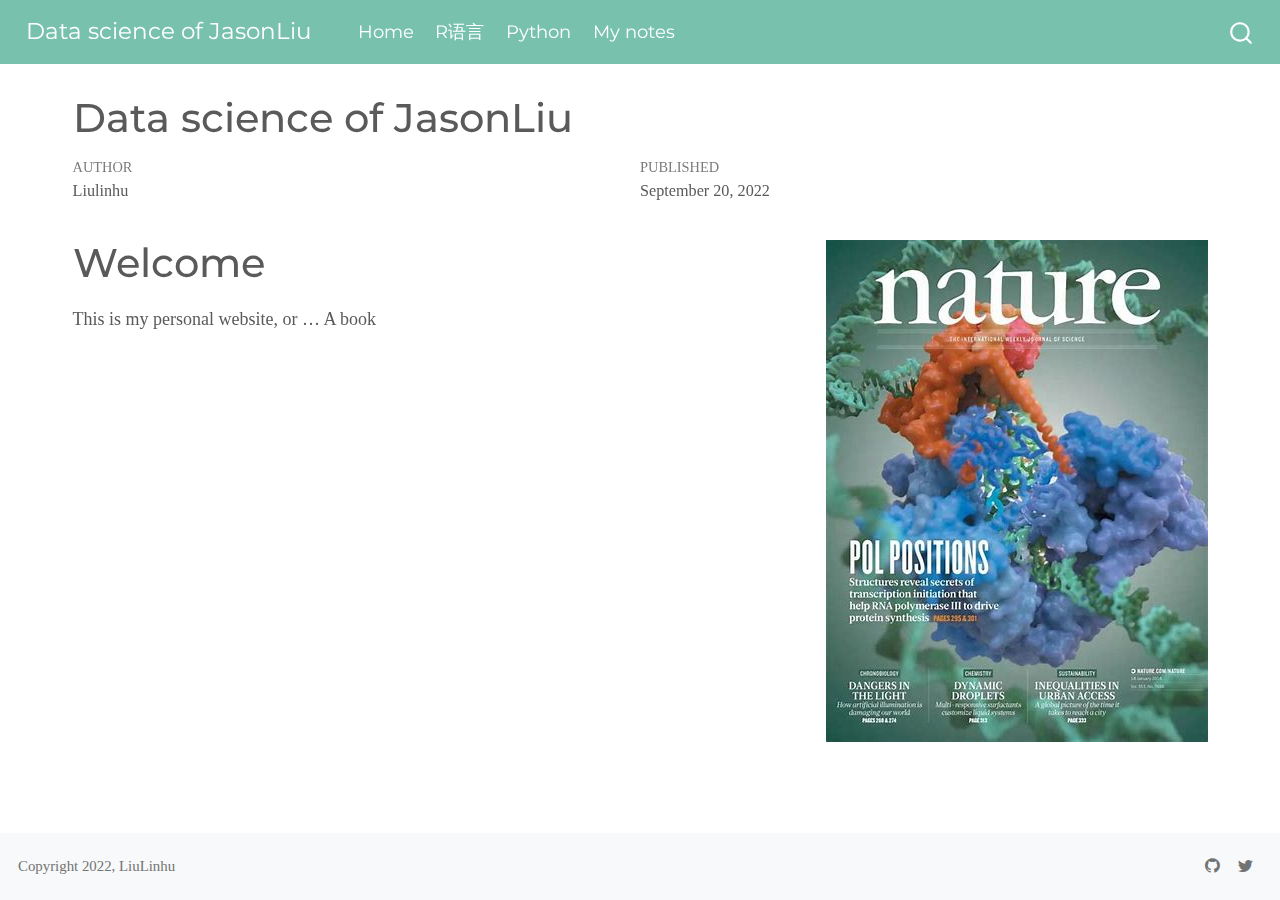
==== commit b9a77374: "Brand new site" ====
--- a/_book/index.html
+++ b/_book/index.html
@@ -32,7 +32,6 @@
 <script src="site_libs/quarto-search/fuse.min.js"></script>
 <script src="site_libs/quarto-search/quarto-search.js"></script>
 <meta name="quarto:offset" content="./">
-<link href="./R语言编程-基于tidyverse.html" rel="next">
 <script src="site_libs/quarto-html/quarto.js"></script>
 <script src="site_libs/quarto-html/popper.min.js"></script>
 <script src="site_libs/quarto-html/tippy.umd.min.js"></script>
@@ -43,11 +42,11 @@
 <link href="site_libs/bootstrap/bootstrap-icons.css" rel="stylesheet">
 <link href="site_libs/bootstrap/bootstrap.min.css" rel="stylesheet" id="quarto-bootstrap" data-mode="light">
 <script id="quarto-search-options" type="application/json">{
-  "location": "sidebar",
+  "location": "navbar",
   "copy-button": false,
   "collapse-after": 3,
-  "panel-placement": "start",
-  "type": "textbox",
+  "panel-placement": "end",
+  "type": "overlay",
   "limit": 20,
   "language": {
     "search-no-results-text": "No results",
@@ -66,101 +65,54 @@
 
 </head>
 
-<body class="nav-sidebar docked">
+<body class="nav-fixed">
 
 <div id="quarto-search-results"></div>
   <header id="quarto-header" class="headroom fixed-top">
-  <nav class="quarto-secondary-nav" data-bs-toggle="collapse" data-bs-target="#quarto-sidebar" aria-controls="quarto-sidebar" aria-expanded="false" aria-label="Toggle sidebar navigation" onclick="if (window.quartoToggleHeadroom) { window.quartoToggleHeadroom(); }">
-    <div class="container-fluid d-flex justify-content-between">
-      <h1 class="quarto-secondary-nav-title">Data science of JasonLiu</h1>
-      <button type="button" class="quarto-btn-toggle btn" aria-label="Show secondary navigation">
-        <i class="bi bi-chevron-right"></i>
-      </button>
-    </div>
-  </nav>
+    <nav class="navbar navbar-expand-lg navbar-dark ">
+      <div class="navbar-container container-fluid">
+      <div class="navbar-brand-container">
+    <a href="./index.html" class="navbar-brand navbar-brand-logo">
+    <img src="./github" alt="" class="navbar-logo">
+    </a>
+    <a class="navbar-brand" href="./index.html">
+    <span class="navbar-title">Data science of JasonLiu</span>
+    </a>
+  </div>
+          <button class="navbar-toggler" type="button" data-bs-toggle="collapse" data-bs-target="#navbarCollapse" aria-controls="navbarCollapse" aria-expanded="false" aria-label="Toggle navigation" onclick="if (window.quartoToggleHeadroom) { window.quartoToggleHeadroom(); }">
+  <span class="navbar-toggler-icon"></span>
+</button>
+          <div class="collapse navbar-collapse" id="navbarCollapse">
+            <ul class="navbar-nav navbar-nav-scroll me-auto">
+  <li class="nav-item">
+    <a class="nav-link active" href="./index.html" aria-current="page">Home</a>
+  </li>  
+  <li class="nav-item">
+    <a class="nav-link" href="./R语言编程-基于tidyverse.html">R语言</a>
+  </li>  
+  <li class="nav-item">
+    <a class="nav-link" href="./Python.html">Python</a>
+  </li>  
+  <li class="nav-item">
+    <a class="nav-link" href="./NHANES.html">My notes</a>
+  </li>  
+</ul>
+              <div id="quarto-search" class="" title="Search"></div>
+          </div> <!-- /navcollapse -->
+      </div> <!-- /container-fluid -->
+    </nav>
 </header>
 <!-- content -->
-<div id="quarto-content" class="quarto-container page-columns page-rows-contents page-layout-article">
+<div id="quarto-content" class="quarto-container page-columns page-rows-contents page-layout-full page-navbar">
 <!-- sidebar -->
-  <nav id="quarto-sidebar" class="sidebar collapse sidebar-navigation docked overflow-auto">
-    <div class="pt-lg-2 mt-2 text-left sidebar-header sidebar-header-stacked">
-      <a href="./" class="sidebar-logo-link">
-      <img src="./icon.png" alt="" class="sidebar-logo py-0 d-lg-inline d-none">
-      </a>
-    <div class="sidebar-title mb-0 py-0">
-      <a href="./">Data science of JasonLiu</a> 
-        <div class="sidebar-tools-main">
-    <a href="https://github.com/DrJasonLiu/blogdata" title="Source Code" class="sidebar-tool px-1"><i class="bi bi-github"></i></a>
-</div>
-    </div>
-      </div>
-      <div class="mt-2 flex-shrink-0 align-items-center">
-        <div class="sidebar-search">
-        <div id="quarto-search" class="" title="Search"></div>
-        </div>
-      </div>
-    <div class="sidebar-menu-container"> 
-    <ul class="list-unstyled mt-1">
-        <li class="sidebar-item">
-  <div class="sidebar-item-container"> 
-  <a href="./index.html" class="sidebar-item-text sidebar-link active">Welcome</a>
-  </div>
-</li>
-        <li class="sidebar-item sidebar-item-section">
-      <div class="sidebar-item-container"> 
-            <a class="sidebar-item-text sidebar-link text-start" data-bs-toggle="collapse" data-bs-target="#quarto-sidebar-section-1" aria-expanded="true">R</a>
-          <a class="sidebar-item-toggle text-start" data-bs-toggle="collapse" data-bs-target="#quarto-sidebar-section-1" aria-expanded="true">
-            <i class="bi bi-chevron-right ms-2"></i>
-          </a> 
-      </div>
-      <ul id="quarto-sidebar-section-1" class="collapse list-unstyled sidebar-section depth1 show">  
-          <li class="sidebar-item">
-  <div class="sidebar-item-container"> 
-  <a href="./R语言编程-基于tidyverse.html" class="sidebar-item-text sidebar-link"><span class="chapter-number">1</span>&nbsp; <span class="chapter-title">R语言编程-基于tidyverse</span></a>
-  </div>
-</li>
-          <li class="sidebar-item">
-  <div class="sidebar-item-container"> 
-  <a href="./R机器学习.html" class="sidebar-item-text sidebar-link"><span class="chapter-number">2</span>&nbsp; <span class="chapter-title">R 机器学习</span></a>
-  </div>
-</li>
-          <li class="sidebar-item">
-  <div class="sidebar-item-container"> 
-  <a href="./R数据可视化.html" class="sidebar-item-text sidebar-link"><span class="chapter-number">3</span>&nbsp; <span class="chapter-title">R数据可视化</span></a>
-  </div>
-</li>
-      </ul>
-  </li>
-        <li class="sidebar-item sidebar-item-section">
-      <span class="sidebar-item-text sidebar-link text-start">Python</span>
-  </li>
-        <li class="sidebar-item sidebar-item-section">
-      <span class="sidebar-item-text sidebar-link text-start">Julia</span>
-  </li>
-        <li class="sidebar-item">
-  <div class="sidebar-item-container"> 
-  <a href="./references.html" class="sidebar-item-text sidebar-link">References</a>
-  </div>
-</li>
-    </ul>
-    </div>
-</nav>
 <!-- margin-sidebar -->
-    <div id="quarto-margin-sidebar" class="sidebar margin-sidebar">
-        <nav id="TOC" role="doc-toc" class="toc-active">
-    <h2 id="toc-title">Table of Contents</h2>
-   
-  <ul>
-  <li><a href="#welcome" id="toc-welcome" class="nav-link active" data-scroll-target="#welcome">Welcome</a></li>
-  </ul>
-</nav>
-    </div>
+    
 <!-- main -->
-<main class="content" id="quarto-document-content">
+<main class="content column-page" id="quarto-document-content">
 
 <header id="title-block-header" class="quarto-title-block default">
 <div class="quarto-title">
-<h1 class="title d-none d-lg-block">Data science of JasonLiu</h1>
+<h1 class="title">Data science of JasonLiu</h1>
 </div>
 
 
@@ -187,8 +139,9 @@
 </header>
 
 
-<section id="welcome" class="level2 unnumbered">
-<p><img src="cover.jpg" title="Data science of JasonLiu" class="quarto-cover-image img-fluid"></p><h2 class="unnumbered anchored" data-anchor-id="welcome">Welcome</h2>
+<section id="welcome" class="level1">
+<p><img src="cover.jpg" title="Data science of JasonLiu" class="quarto-cover-image img-fluid"></p><h1>Welcome</h1>
+<p>This is my personal website, or … A book</p>
 
 
 </section>
@@ -292,15 +245,6 @@
   }
 });
 </script>
-<nav class="page-navigation">
-  <div class="nav-page nav-page-previous">
-  </div>
-  <div class="nav-page nav-page-next">
-      <a href="./R语言编程-基于tidyverse.html" class="pagination-link">
-        <span class="nav-page-text"><span class="chapter-number">1</span>&nbsp; <span class="chapter-title">R语言编程-基于tidyverse</span></span> <i class="bi bi-arrow-right-short"></i>
-      </a>
-  </div>
-</nav>
 </div> <!-- /content -->
 <footer class="footer">
   <div class="nav-footer">
@@ -308,7 +252,7 @@
     <div class="nav-footer-right">
       <ul class="footer-items list-unstyled">
     <li class="nav-item compact">
-    <a class="nav-link" href="https://github.com/">
+    <a class="nav-link" href="https://github.com/DrJasonLiu/blogdata">
       <i class="bi bi-github" role="img">
 </i> 
     </a>
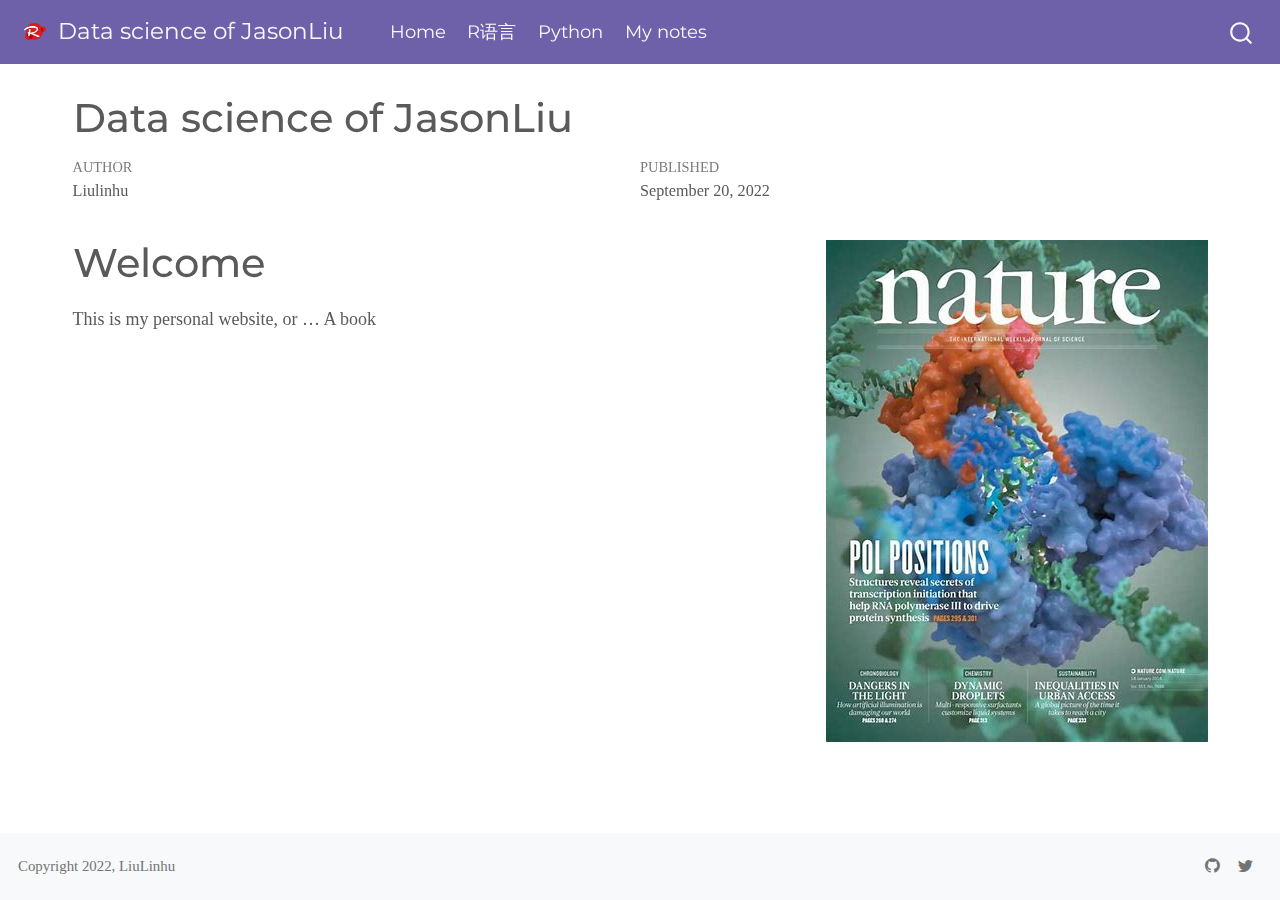
==== commit c98001b9: "添加图标" ====
--- a/_book/index.html
+++ b/_book/index.html
@@ -73,7 +73,7 @@
       <div class="navbar-container container-fluid">
       <div class="navbar-brand-container">
     <a href="./index.html" class="navbar-brand navbar-brand-logo">
-    <img src="./github" alt="" class="navbar-logo">
+    <img src="./Rlogo.png" alt="" class="navbar-logo">
     </a>
     <a class="navbar-brand" href="./index.html">
     <span class="navbar-title">Data science of JasonLiu</span>
